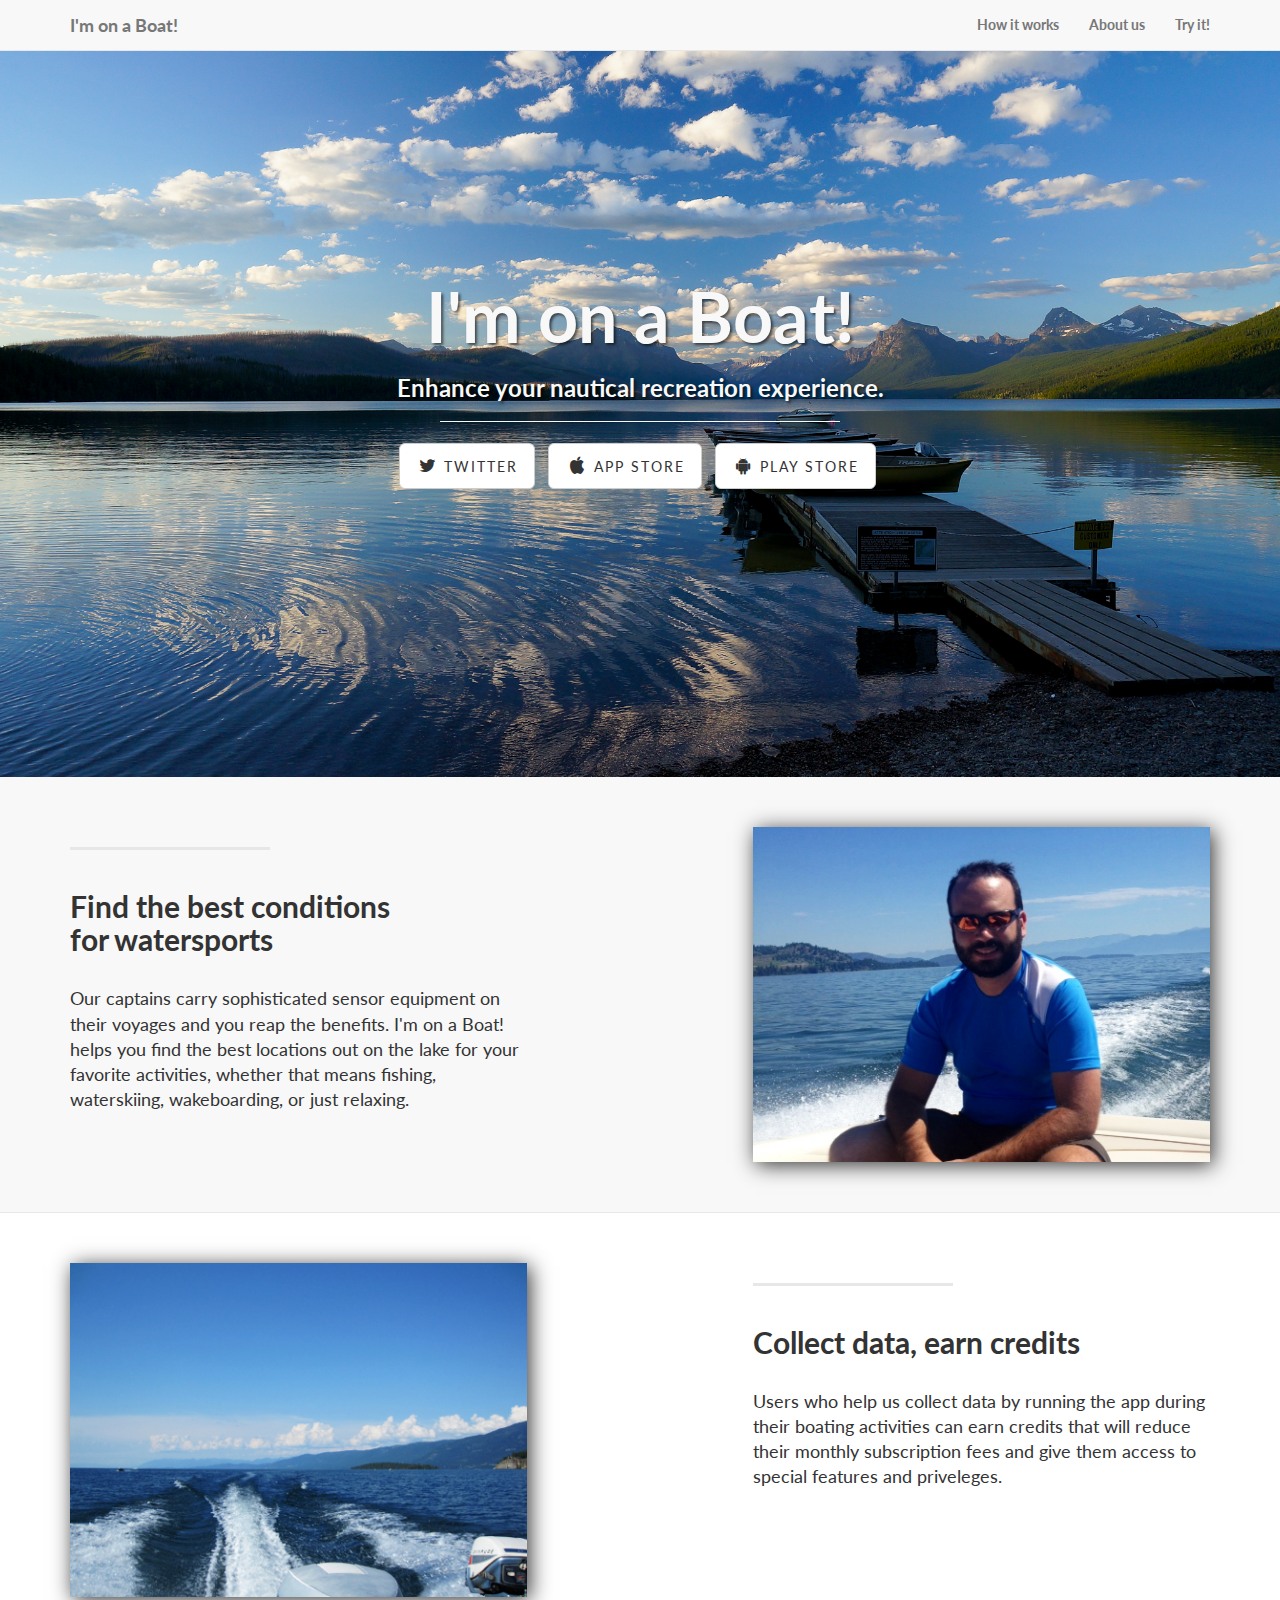
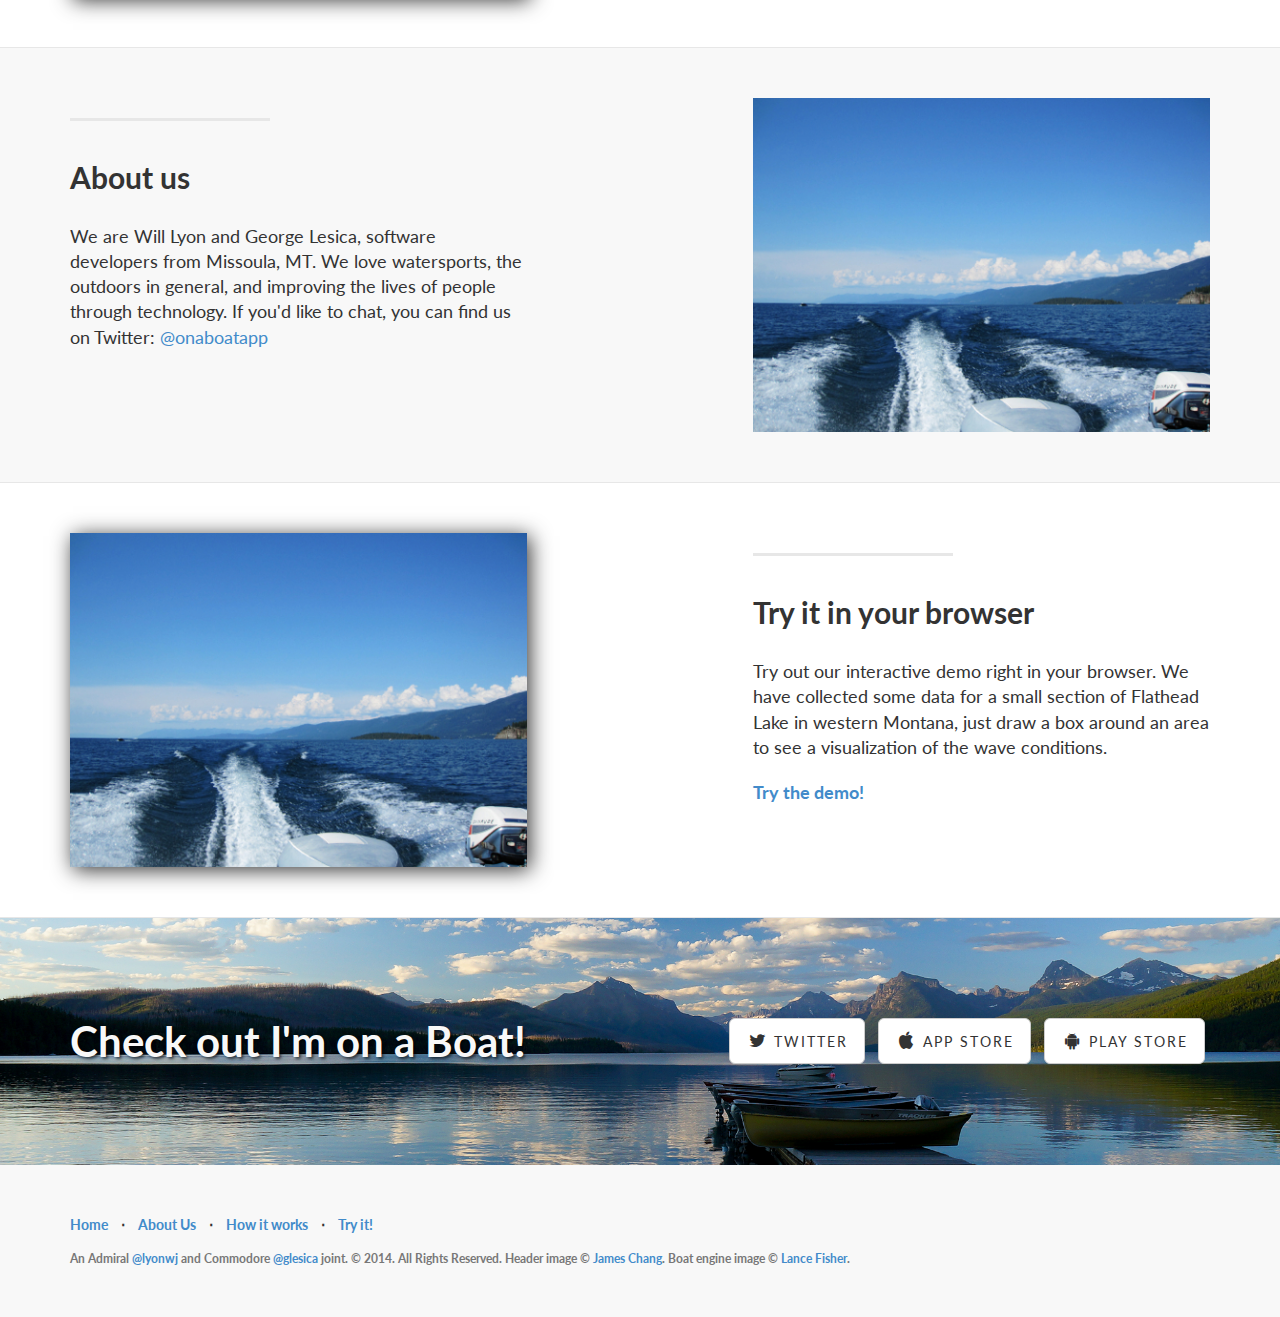
==== index.html @ 54f206c2 "Initial commit." ====
<!DOCTYPE html>
<html lang="en">

<head>

    <meta charset="utf-8">
    <meta http-equiv="X-UA-Compatible" content="IE=edge">
    <meta name="viewport" content="width=device-width, initial-scale=1">
    <meta name="description" content="">
    <meta name="author" content="">

    <title>I'm on a Boat!</title>

    <!-- Bootstrap Core CSS -->
    <link href="css/bootstrap.min.css" rel="stylesheet">

    <!-- Custom CSS -->
    <link href="css/landing-page.css" rel="stylesheet">

    <!-- Custom Fonts -->
    <link href="font-awesome-4.1.0/css/font-awesome.min.css" rel="stylesheet" type="text/css">
    <link href="http://fonts.googleapis.com/css?family=Lato:300,400,700,300italic,400italic,700italic" rel="stylesheet" type="text/css">

    <!-- HTML5 Shim and Respond.js IE8 support of HTML5 elements and media queries -->
    <!-- WARNING: Respond.js doesn't work if you view the page via file:// -->
    <!--[if lt IE 9]>
        <script src="https://oss.maxcdn.com/libs/html5shiv/3.7.0/html5shiv.js"></script>
        <script src="https://oss.maxcdn.com/libs/respond.js/1.4.2/respond.min.js"></script>
    <![endif]-->

</head>

<body>

    <!-- Navigation -->
    <nav class="navbar navbar-default navbar-fixed-top" role="navigation" id="home">
        <div class="container">
            <!-- Brand and toggle get grouped for better mobile display -->
            <div class="navbar-header">
                <button type="button" class="navbar-toggle" data-toggle="collapse" data-target="#bs-example-navbar-collapse-1">
                    <span class="sr-only">Toggle navigation</span>
                    <span class="icon-bar"></span>
                    <span class="icon-bar"></span>
                    <span class="icon-bar"></span>
                </button>
                <a class="navbar-brand" href="#">I'm on a Boat!</a>
            </div>
            <!-- Collect the nav links, forms, and other content for toggling -->
            <div class="collapse navbar-collapse" id="bs-example-navbar-collapse-1">
                <ul class="nav navbar-nav navbar-right">
                    <li>
                        <a href="#howitworks">How it works</a>
                    </li>
                    <li>
                        <a href="#aboutus">About us</a>
                    </li>
                    <li>
                        <a href="#tryit">Try it!</a>
                    </li>
                </ul>
            </div>
            <!-- /.navbar-collapse -->
        </div>
        <!-- /.container -->
    </nav>

    <!-- Header -->
    <div class="intro-header">

        <div class="container">

            <div class="row">
                <div class="col-lg-12">
                    <div class="intro-message">
                        <h1>I'm on a Boat!</h1>
                        <h3>Enhance your nautical recreation experience.</h3>
                        <hr class="intro-divider">
                        <ul class="list-inline intro-social-buttons">
                            <li>
                                <a href="https://twitter.com/onaboatapp" class="btn btn-default btn-lg"><i class="fa fa-twitter fa-fw"></i> <span class="network-name">Twitter</span></a>
                            </li>
                            <li>
                                <a href="#" class="btn btn-default btn-lg"><i class="fa fa-apple fa-fw"></i> <span class="network-name">App Store</span></a>
                            </li>
                            <li>
                                <a href="#" class="btn btn-default btn-lg"><i class="fa fa-android fa-fw"></i> <span class="network-name">Play Store</span></a>
                            </li>
                        </ul>
                    </div>
                </div>
            </div>

        </div>
        <!-- /.container -->

    </div>
    <!-- /.intro-header -->

    <!-- Page Content -->

    <div class="content-section-a" id="howitworks">

        <div class="container">

            <div class="row">
                <div class="col-lg-5 col-sm-6">
                    <hr class="section-heading-spacer">
                    <div class="clearfix"></div>
                    <h2 class="section-heading">Find the best conditions<br>for watersports</h2>
                    <p class="lead">Our captains carry sophisticated sensor
                    equipment on their voyages and you reap the benefits. I'm
                    on a Boat! helps you find the best locations out on the
                    lake for your favorite activities, whether that means
                    fishing, waterskiing, wakeboarding, or just relaxing.</p>
                </div>
                <div class="col-lg-5 col-lg-offset-2 col-sm-6">
                    <img class="img-responsive" src="img/boat-guy.jpg" alt="" style="box-shadow: 3px 3px 20px #333;">
                </div>
            </div>

        </div>
        <!-- /.container -->

    </div>
    <!-- /.content-section-a -->

    <div class="content-section-b">

        <div class="container">

            <div class="row">
                <div class="col-lg-5 col-lg-offset-1 col-sm-push-6  col-sm-6">
                    <hr class="section-heading-spacer">
                    <div class="clearfix"></div>
                    <h2 class="section-heading">Collect data, earn credits</h2>
                    <p class="lead">Users who help us collect data by running
                    the app during their boating activities can earn credits
                    that will reduce their monthly subscription fees and give
                    them access to special features and priveleges.</p>
                </div>
                <div class="col-lg-5 col-sm-pull-6  col-sm-6">
                    <img class="img-responsive" src="img/boat-engine.jpg" alt="" style="box-shadow: 3px 3px 20px #333;">
                </div>
            </div>

        </div>
        <!-- /.container -->

    </div>
    <!-- /.content-section-b -->

    <div class="content-section-a" id="aboutus">

        <div class="container">

            <div class="row">
                <div class="col-lg-5 col-sm-6">
                    <hr class="section-heading-spacer">
                    <div class="clearfix"></div>
                    <h2 class="section-heading">About us</h2>
                    <p class="lead">We are Will Lyon and George Lesica,
                    software developers from Missoula, MT. We love watersports,
                    the outdoors in general, and improving the lives of people
                    through technology. If you'd like to chat, you can find us
                    on Twitter: <a
                    href="https://twitter.com/onaboatapp">@onaboatapp</a></p>
                </div>
                <div class="col-lg-5 col-lg-offset-2 col-sm-6">
                    <img class="img-responsive" src="img/boat-engine.jpg" alt="">
                </div>
            </div>

        </div>
        <!-- /.container -->

    </div>
    <!-- /.content-section-a -->

    <div class="content-section-b" id="tryit">

        <div class="container">

            <div class="row">
                <div class="col-lg-5 col-lg-offset-1 col-sm-push-6  col-sm-6">
                    <hr class="section-heading-spacer">
                    <div class="clearfix"></div>
                    <h2 class="section-heading">Try it in your browser</h2>
                    <p class="lead">Try out our interactive demo right in your
                    browser. We have collected some data for a small section of
                    Flathead Lake in western Montana, just draw a box around an
                    area to see a visualization of the wave conditions.</p><p
                    class="lead"><strong><a href="onaboat.html">Try the
                    demo!</a></strong></p>
                </div>
                <div class="col-lg-5 col-sm-pull-6  col-sm-6">
                    <img class="img-responsive" src="img/boat-engine.jpg" alt="" style="box-shadow: 3px 3px 20px #333;">
                </div>
            </div>

        </div>
        <!-- /.container -->

    </div>
    <!-- /.content-section-b -->


    <div class="banner">

        <div class="container">

            <div class="row">
                <div class="col-lg-6">
                    <h2>Check out I'm on a Boat!</h2>
                </div>
                <div class="col-lg-6">
                    <ul class="list-inline banner-social-buttons">
                        <li>
                            <a href="https://twitter.com/onaboatapp" class="btn btn-default btn-lg"><i class="fa fa-twitter fa-fw"></i> <span class="network-name">Twitter</span></a>
                        </li>
                        <li>
                            <a href="#" class="btn btn-default btn-lg"><i class="fa fa-apple fa-fw"></i> <span class="network-name">App Store</span></a>
                        </li>
                        <li>
                            <a href="#" class="btn btn-default btn-lg"><i class="fa fa-android fa-fw"></i> <span class="network-name">Play Store</span></a>
                        </li>
                    </ul>
                </div>
            </div>

        </div>
        <!-- /.container -->

    </div>
    <!-- /.banner -->

    <!-- Footer -->
    <footer>
        <div class="container">
            <div class="row">
                <div class="col-lg-12">
                    <ul class="list-inline">
                        <li>
                            <a href="#home">Home</a>
                        </li>
                        <li class="footer-menu-divider">&sdot;</li>
                        <li>
                            <a href="#aboutus">About Us</a>
                        </li>
                        <li class="footer-menu-divider">&sdot;</li>
                        <li>
                            <a href="#howitworks">How it works</a>
                        </li>
                        <li class="footer-menu-divider">&sdot;</li>
                        <li>
                            <a href="#tryit">Try it!</a>
                        </li>
                    </ul>
                    <p class="copyright text-muted small">An Admiral <a href="https://twitter.com/lyonwj">@lyonwj</a> and Commodore <a href="https://twitter.com/glesica">@glesica</a> joint. &copy; 2014. All Rights Reserved. Header image &copy; <a href="https://www.flickr.com/photos/aquarjames/">James Chang</a>. Boat engine image &copy; <a href="https://www.flickr.com/photos/lancefisher/">Lance Fisher</a>.</p>
                </div>
            </div>
        </div>
    </footer>

    <!-- jQuery Version 1.11.0 -->
    <script src="js/jquery-1.11.0.js"></script>

    <!-- Bootstrap Core JavaScript -->
    <script src="js/bootstrap.min.js"></script>

</body>

</html>
---- css/landing-page.css ----
/*!
 * Start Bootstrap - Landing Page Bootstrap Theme (http://startbootstrap.com)
 * Code licensed under the Apache License v2.0.
 * For details, see http://www.apache.org/licenses/LICENSE-2.0.
 */

body,
html {
    width: 100%;
    height: 100%;
}

body,
h1,
h2,
h3,
h4,
h5,
h6 {
    font-family: "Lato","Helvetica Neue",Helvetica,Arial,sans-serif;
    font-weight: 700;
}

.lead {
    font-size: 18px;
    font-weight: 400;
}

.intro-header {
    padding-top: 50px; /* If you're making other pages, make sure there is 50px of padding to make sure the navbar doesn't overlap content! */
    padding-bottom: 50px;
    text-align: center;
    color: #f8f8f8;
    background: url(../img/intro-bg.jpg) no-repeat center center;
    background-size: cover;
}

.intro-message {
    position: relative;
    padding-top: 20%;
    padding-bottom: 20%;
}

.intro-message > h1 {
    margin: 0;
    text-shadow: 2px 2px 3px rgba(0,0,0,0.6);
    font-size: 5em;
}

.intro-divider {
    width: 400px;
    border-top: 1px solid #f8f8f8;
    border-bottom: 1px solid rgba(0,0,0,0.2);
}

.intro-message > h3 {
    text-shadow: 2px 2px 3px rgba(0,0,0,0.6);
}

@media(max-width:767px) {
    .intro-message {
        padding-bottom: 15%;
    }

    .intro-message > h1 {
        font-size: 3em;
    }

    ul.intro-social-buttons > li {
        display: block;
        margin-bottom: 20px;
        padding: 0;
    }

    ul.intro-social-buttons > li:last-child {
        margin-bottom: 0;
    }

    .intro-divider {
        width: 100%;
    }
}

.network-name {
    text-transform: uppercase;
    font-size: 14px;
    font-weight: 400;
    letter-spacing: 2px;
}

.content-section-a {
    padding: 50px 0;
    background-color: #f8f8f8;
}

.content-section-b {
    padding: 50px 0;
    border-top: 1px solid #e7e7e7;
    border-bottom: 1px solid #e7e7e7;
}

.section-heading {
    margin-bottom: 30px;
}

.section-heading-spacer {
    float: left;
    width: 200px;
    border-top: 3px solid #e7e7e7;
}

.banner {
    padding: 100px 0;
    color: #f8f8f8;
    background: url(../img/banner-bg.jpg) no-repeat center center;
    background-size: cover;
}

.banner h2 {
    margin: 0;
    text-shadow: 2px 2px 3px rgba(0,0,0,0.6);
    font-size: 3em;
}

.banner ul {
    margin-bottom: 0;
}

.banner-social-buttons {
    float: right;
    margin-top: 0;
}

@media(max-width:1199px) {
    ul.banner-social-buttons {
        float: left;
        margin-top: 15px;
    }
}

@media(max-width:767px) {
    .banner h2 {
        margin: 0;
        text-shadow: 2px 2px 3px rgba(0,0,0,0.6);
        font-size: 3em;
    }

    ul.banner-social-buttons > li {
        display: block;
        margin-bottom: 20px;
        padding: 0;
    }

    ul.banner-social-buttons > li:last-child {
        margin-bottom: 0;
    }
}

footer {
    padding: 50px 0;
    background-color: #f8f8f8;
}

p.copyright {
    margin: 15px 0 0;
}
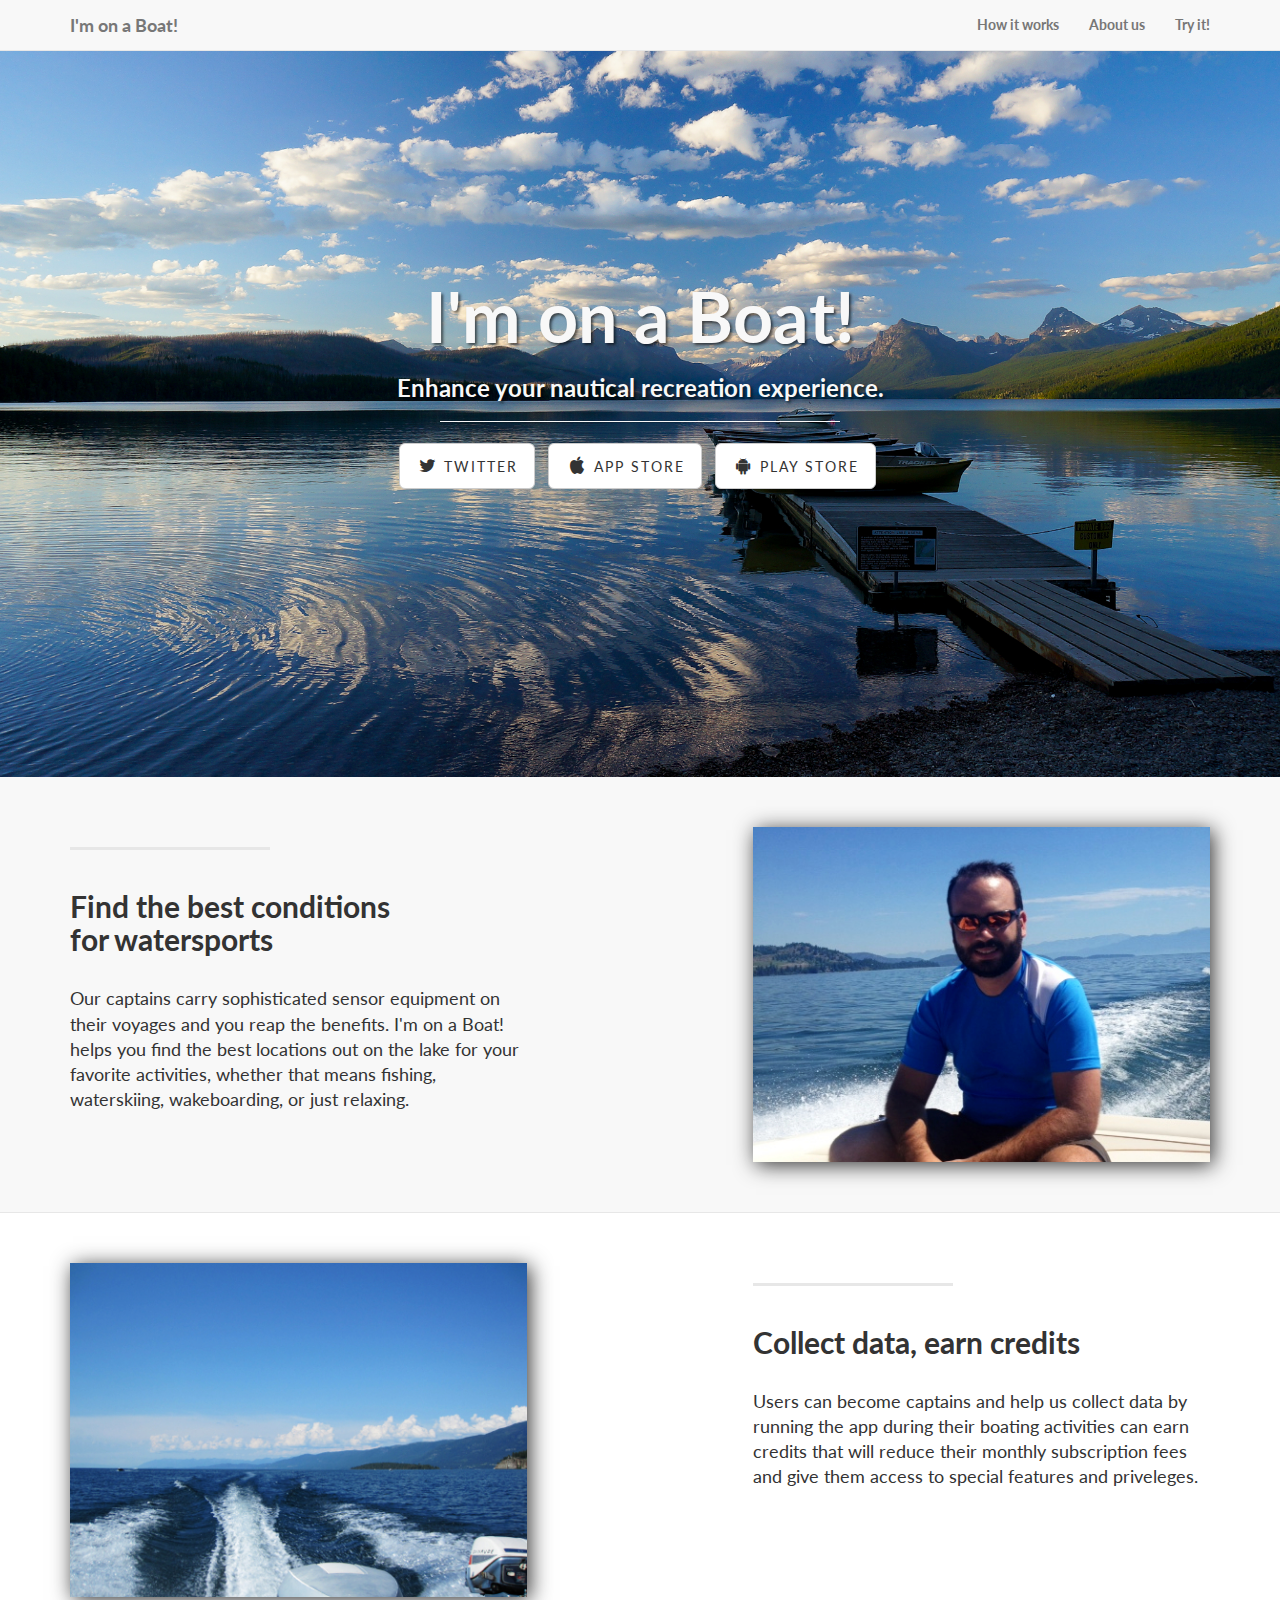
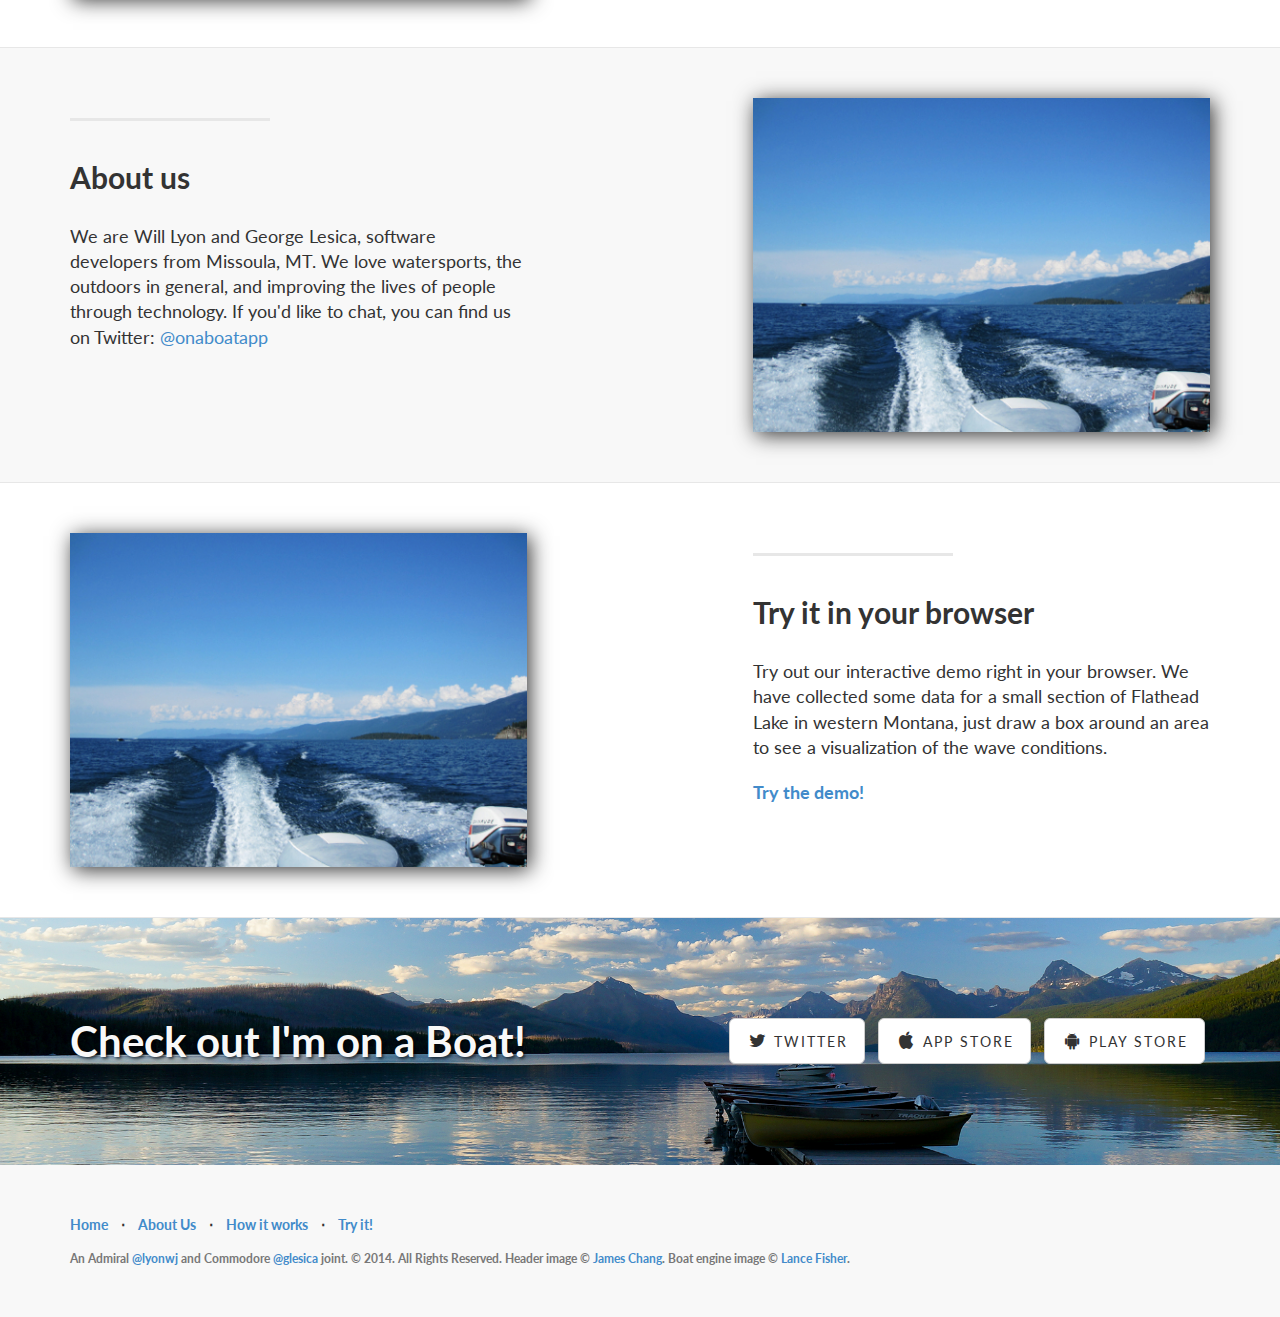
==== commit c7807ea0: "Update copy." ====
--- a/index.html
+++ b/index.html
@@ -133,10 +133,11 @@
                     <hr class="section-heading-spacer">
                     <div class="clearfix"></div>
                     <h2 class="section-heading">Collect data, earn credits</h2>
-                    <p class="lead">Users who help us collect data by running
-                    the app during their boating activities can earn credits
-                    that will reduce their monthly subscription fees and give
-                    them access to special features and priveleges.</p>
+                    <p class="lead">Users can become captains and help us
+                    collect data by running the app during their boating
+                    activities can earn credits that will reduce their monthly
+                    subscription fees and give them access to special features
+                    and priveleges.</p>
                 </div>
                 <div class="col-lg-5 col-sm-pull-6  col-sm-6">
                     <img class="img-responsive" src="img/boat-engine.jpg" alt="" style="box-shadow: 3px 3px 20px #333;">
@@ -166,7 +167,7 @@
                     href="https://twitter.com/onaboatapp">@onaboatapp</a></p>
                 </div>
                 <div class="col-lg-5 col-lg-offset-2 col-sm-6">
-                    <img class="img-responsive" src="img/boat-engine.jpg" alt="">
+                    <img class="img-responsive" src="img/boat-engine.jpg" alt="" style="box-shadow: 3px 3px 20px #333;">
                 </div>
             </div>
 
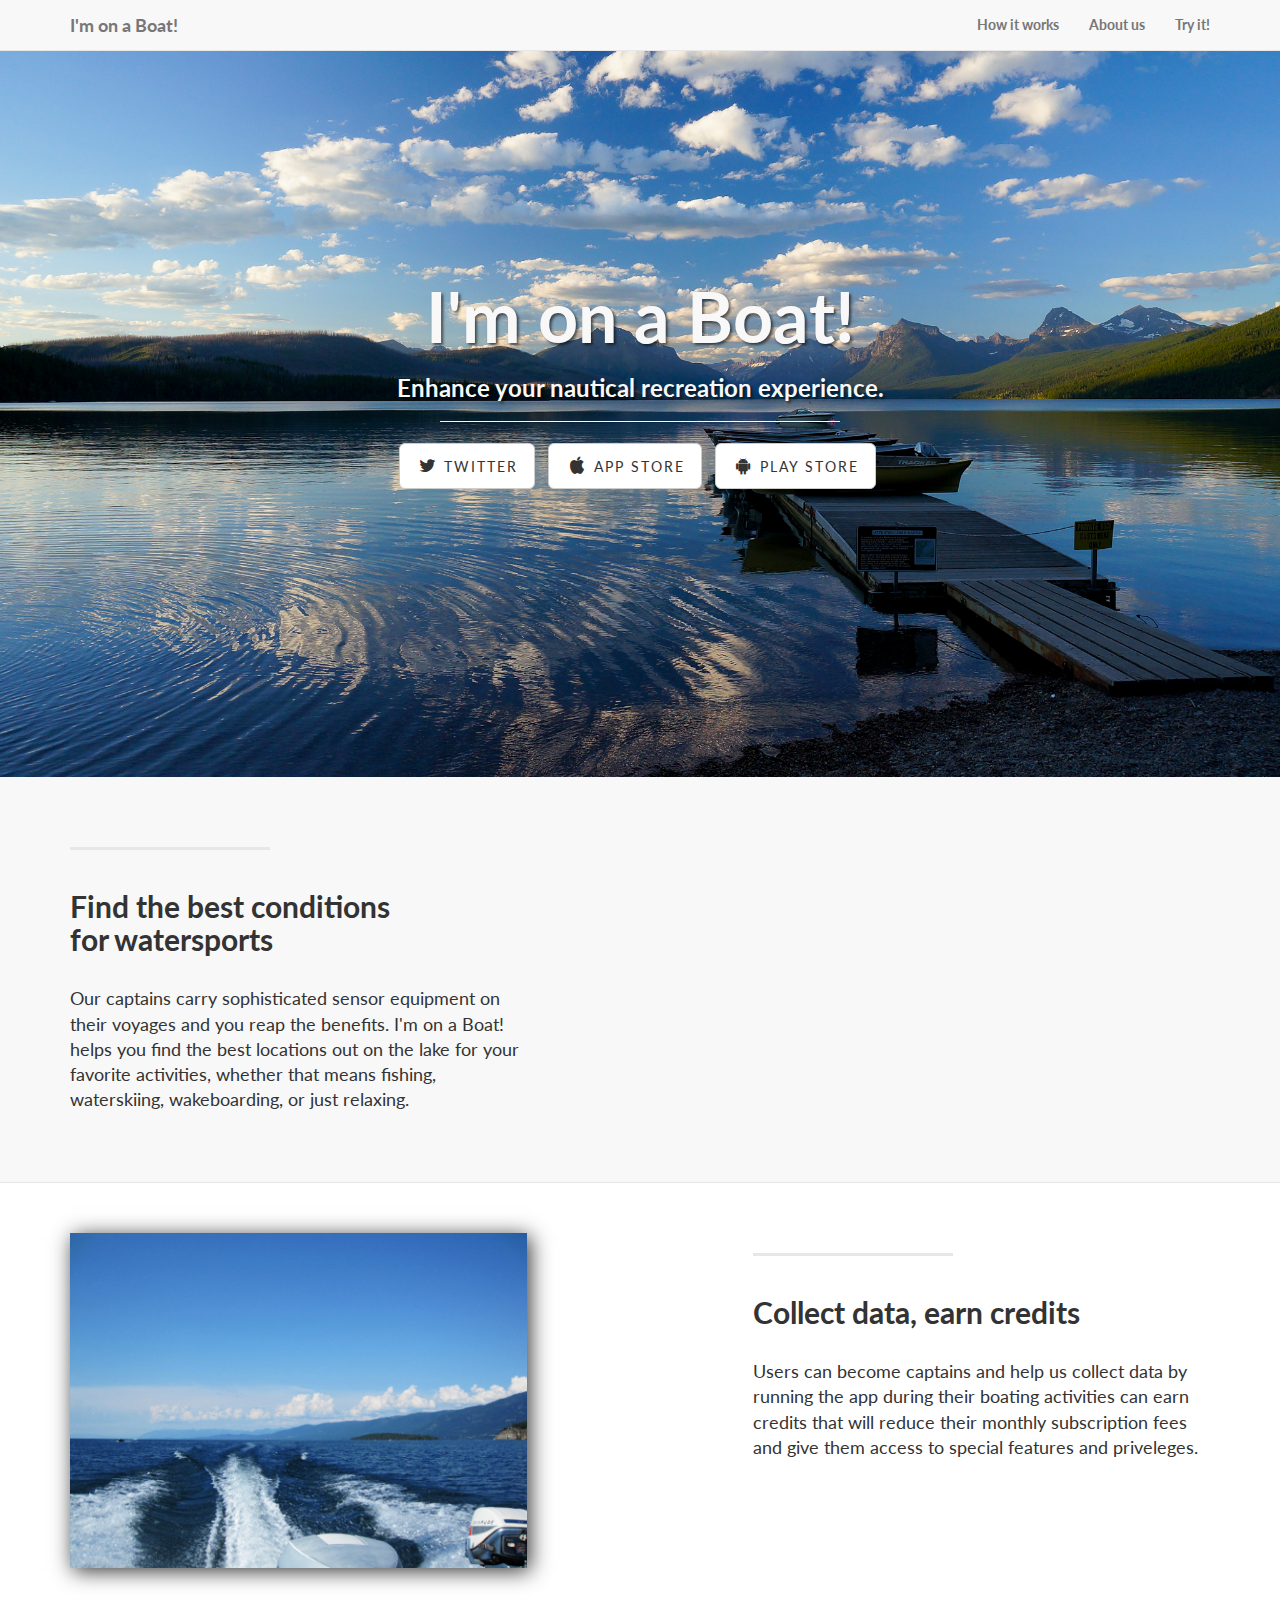
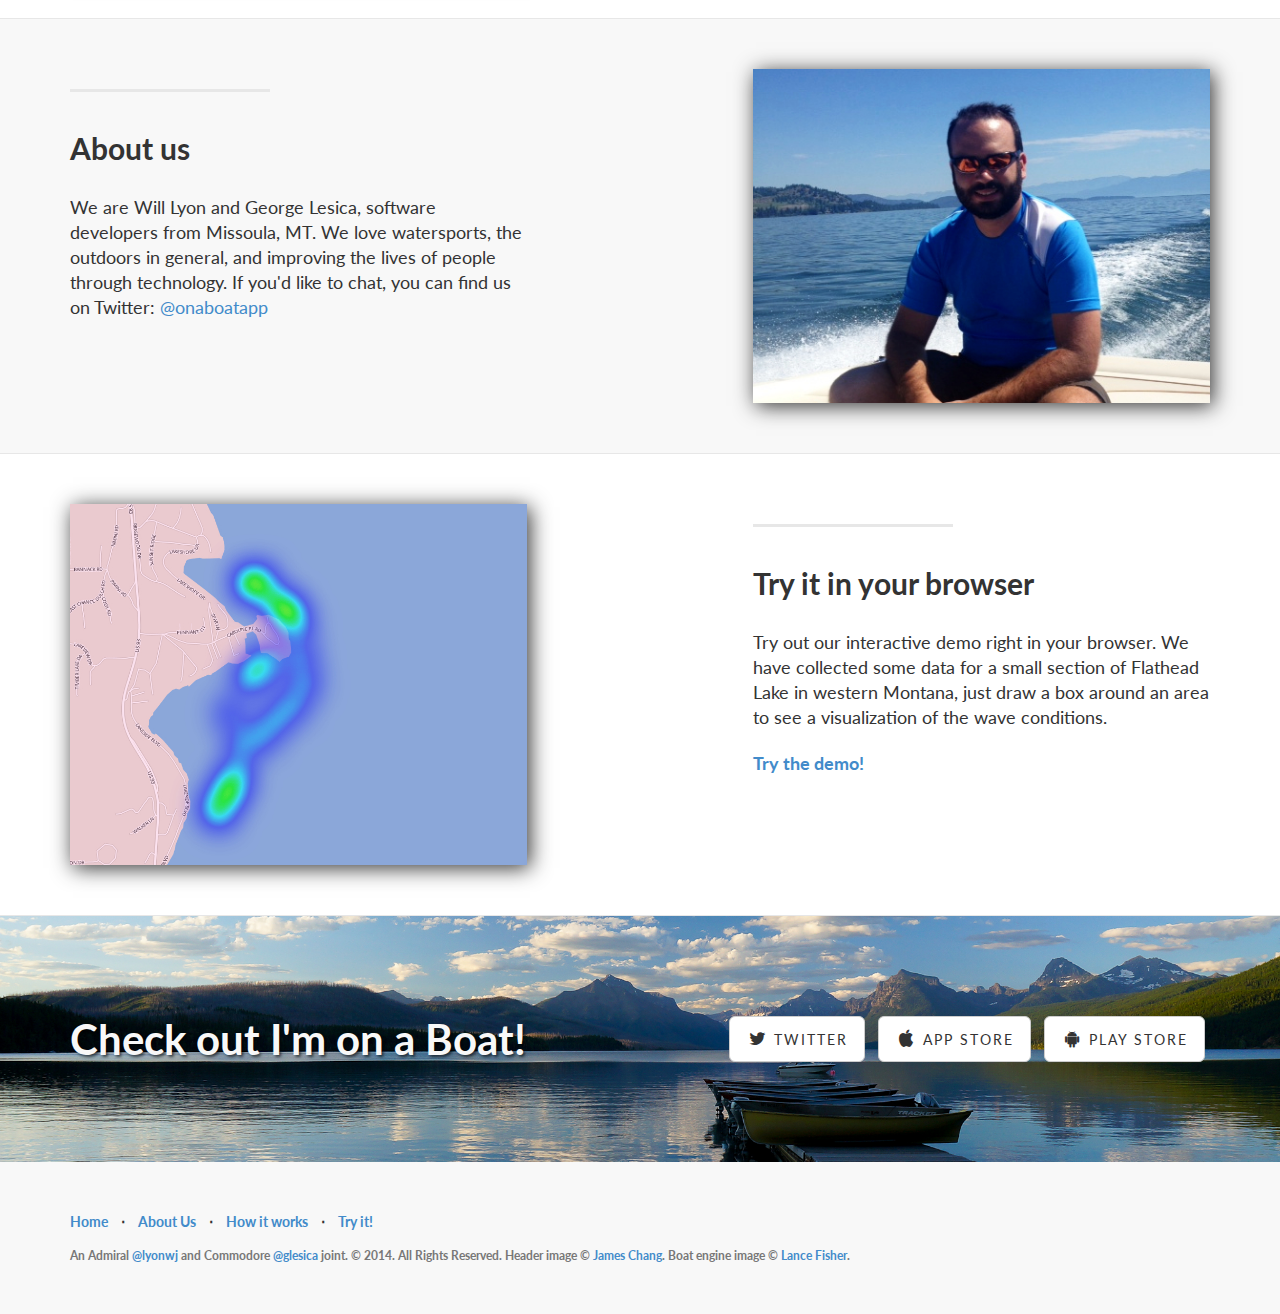
==== commit 09dde7d1: "Update content." ====
--- a/index.html
+++ b/index.html
@@ -114,7 +114,7 @@
                     fishing, waterskiing, wakeboarding, or just relaxing.</p>
                 </div>
                 <div class="col-lg-5 col-lg-offset-2 col-sm-6">
-                    <img class="img-responsive" src="img/boat-guy.jpg" alt="" style="box-shadow: 3px 3px 20px #333;">
+                    <img class="img-responsive" src="img/kayak.jpg" alt="" style="box-shadow: 3px 3px 20px #333;">
                 </div>
             </div>
 
@@ -167,7 +167,7 @@
                     href="https://twitter.com/onaboatapp">@onaboatapp</a></p>
                 </div>
                 <div class="col-lg-5 col-lg-offset-2 col-sm-6">
-                    <img class="img-responsive" src="img/boat-engine.jpg" alt="" style="box-shadow: 3px 3px 20px #333;">
+                    <img class="img-responsive" src="img/boat-guy.jpg" alt="" style="box-shadow: 3px 3px 20px #333;">
                 </div>
             </div>
 
@@ -190,11 +190,11 @@
                     browser. We have collected some data for a small section of
                     Flathead Lake in western Montana, just draw a box around an
                     area to see a visualization of the wave conditions.</p><p
-                    class="lead"><strong><a href="onaboat.html">Try the
+                    class="lead"><strong><a href="map.html">Try the
                     demo!</a></strong></p>
                 </div>
                 <div class="col-lg-5 col-sm-pull-6  col-sm-6">
-                    <img class="img-responsive" src="img/boat-engine.jpg" alt="" style="box-shadow: 3px 3px 20px #333;">
+                    <img class="img-responsive" src="img/webapp.jpg" alt="" style="box-shadow: 3px 3px 20px #333;">
                 </div>
             </div>
 
